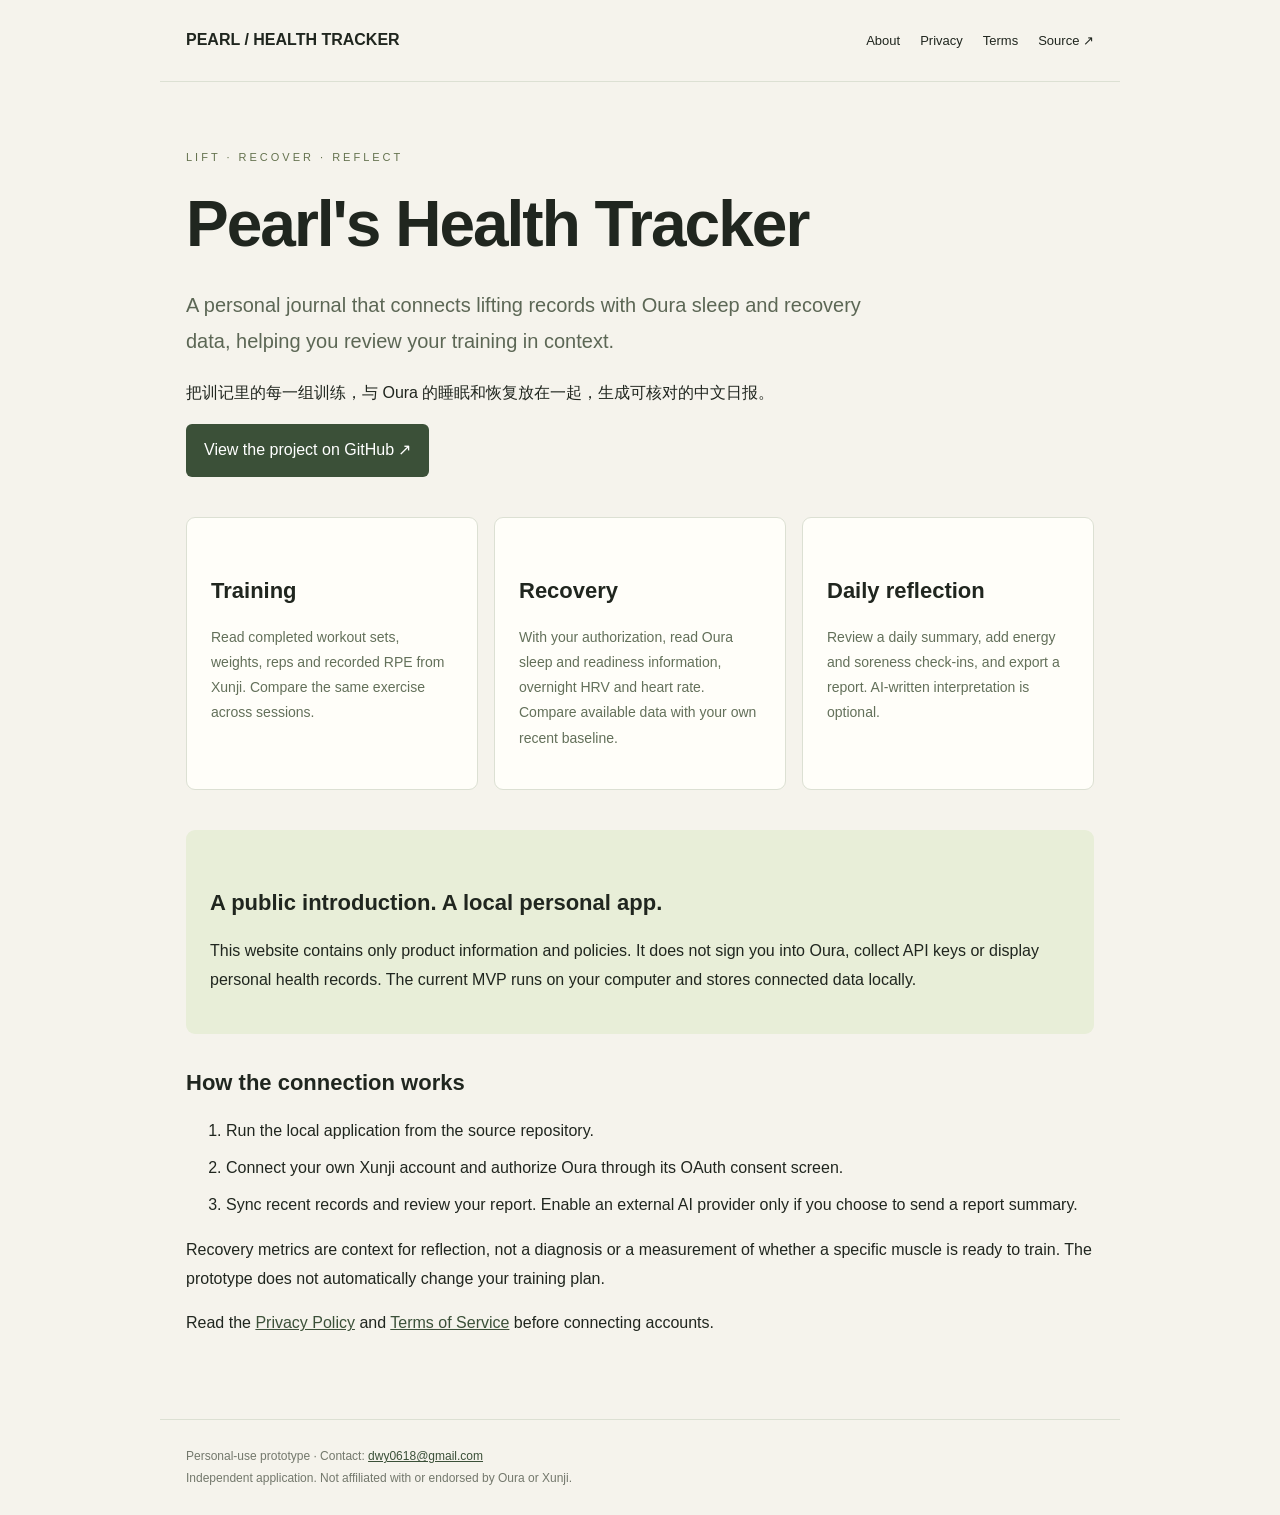
==== docs/index.html @ f4472885 "Add local recovery MVP and public application policy pages" ====
<!doctype html><html lang="en"><head><meta charset="utf-8"><meta name="viewport" content="width=device-width,initial-scale=1"><meta name="description" content="Personal lifting and recovery journal combining Oura sleep and recovery with Xunji workout records."><title>About · Pearl's Health Tracker</title><link rel="stylesheet" href="style.css"></head><body><header><a href="./">PEARL / HEALTH TRACKER</a><nav aria-label="Main navigation"><a href="./">About</a><a href="privacy.html">Privacy</a><a href="terms.html">Terms</a><a href="https://github.com/PearlDD/Oura-agent">Source ↗</a></nav></header><main ><p class="eyebrow">LIFT · RECOVER · REFLECT</p><h1>Pearl's Health Tracker</h1><p class="lead">A personal journal that connects lifting records with Oura sleep and recovery data, helping you review your training in context.</p><p lang="zh-CN">把训记里的每一组训练，与 Oura 的睡眠和恢复放在一起，生成可核对的中文日报。</p><a class="button" href="https://github.com/PearlDD/Oura-agent">View the project on GitHub ↗</a><section class="cards" aria-label="Features"><article class="card"><h2>Training</h2><p>Read completed workout sets, weights, reps and recorded RPE from Xunji. Compare the same exercise across sessions.</p></article><article class="card"><h2>Recovery</h2><p>With your authorization, read Oura sleep and readiness information, overnight HRV and heart rate. Compare available data with your own recent baseline.</p></article><article class="card"><h2>Daily reflection</h2><p>Review a daily summary, add energy and soreness check-ins, and export a report. AI-written interpretation is optional.</p></article></section><div class="callout"><h2>A public introduction. A local personal app.</h2><p>This website contains only product information and policies. It does not sign you into Oura, collect API keys or display personal health records. The current MVP runs on your computer and stores connected data locally.</p></div><h2>How the connection works</h2><ol><li>Run the local application from the source repository.</li><li>Connect your own Xunji account and authorize Oura through its OAuth consent screen.</li><li>Sync recent records and review your report. Enable an external AI provider only if you choose to send a report summary.</li></ol><p>Recovery metrics are context for reflection, not a diagnosis or a measurement of whether a specific muscle is ready to train. The prototype does not automatically change your training plan.</p><p>Read the <a href="privacy.html">Privacy Policy</a> and <a href="terms.html">Terms of Service</a> before connecting accounts.</p></main><footer>Personal-use prototype · Contact: <a href="mailto:dwy0618@gmail.com">dwy0618@gmail.com</a><br>Independent application. Not affiliated with or endorsed by Oura or Xunji.</footer></body></html>
---- docs/style.css ----
*{box-sizing:border-box}body{margin:0;background:#f5f3ec;color:#20261f;font:16px/1.8 -apple-system,BlinkMacSystemFont,"Segoe UI",sans-serif}header,main,footer{max-width:960px;margin:auto;padding:26px}header{display:flex;justify-content:space-between;gap:24px;align-items:center;border-bottom:1px solid #dce0d3}header a{color:#20261f;text-decoration:none;font-weight:700}nav{display:flex;flex-wrap:wrap;gap:20px;font-size:13px}nav a{font-weight:400}main{padding-top:55px;padding-bottom:65px}h1{font-size:clamp(34px,6vw,64px);line-height:1.15;letter-spacing:-2px;margin:20px 0 26px}h2{font-size:22px;line-height:1.4;margin-top:34px}h3{font-size:17px}.eyebrow{color:#64724e;font-size:11px;letter-spacing:3px}.lead{font-size:20px;max-width:700px;color:#5c6755}.cards{display:grid;grid-template-columns:repeat(3,1fr);gap:16px;margin:40px 0}.card{padding:24px;background:#fffef9;border:1px solid #dce0d3;border-radius:9px}.card p{font-size:14px;color:#63705a}.callout{background:#e8eed8;padding:24px;border-radius:9px;margin:32px 0}.button{display:inline-block;padding:12px 18px;border-radius:6px;background:#3b5038;color:white;text-decoration:none}.legal{max-width:800px}.legal h1{font-size:44px}.date{font-size:13px;color:#73786c}a{color:#3b5038;overflow-wrap:anywhere}code{background:#e8eadf;padding:3px 6px;font-size:13px;overflow-wrap:anywhere}footer{border-top:1px solid #dce0d3;color:#73786c;font-size:12px}li{margin:8px 0}@media(max-width:650px){header{align-items:flex-start;flex-direction:column;gap:12px}.cards{grid-template-columns:1fr}main{padding-top:30px}.legal h1{font-size:36px}nav{gap:14px}}
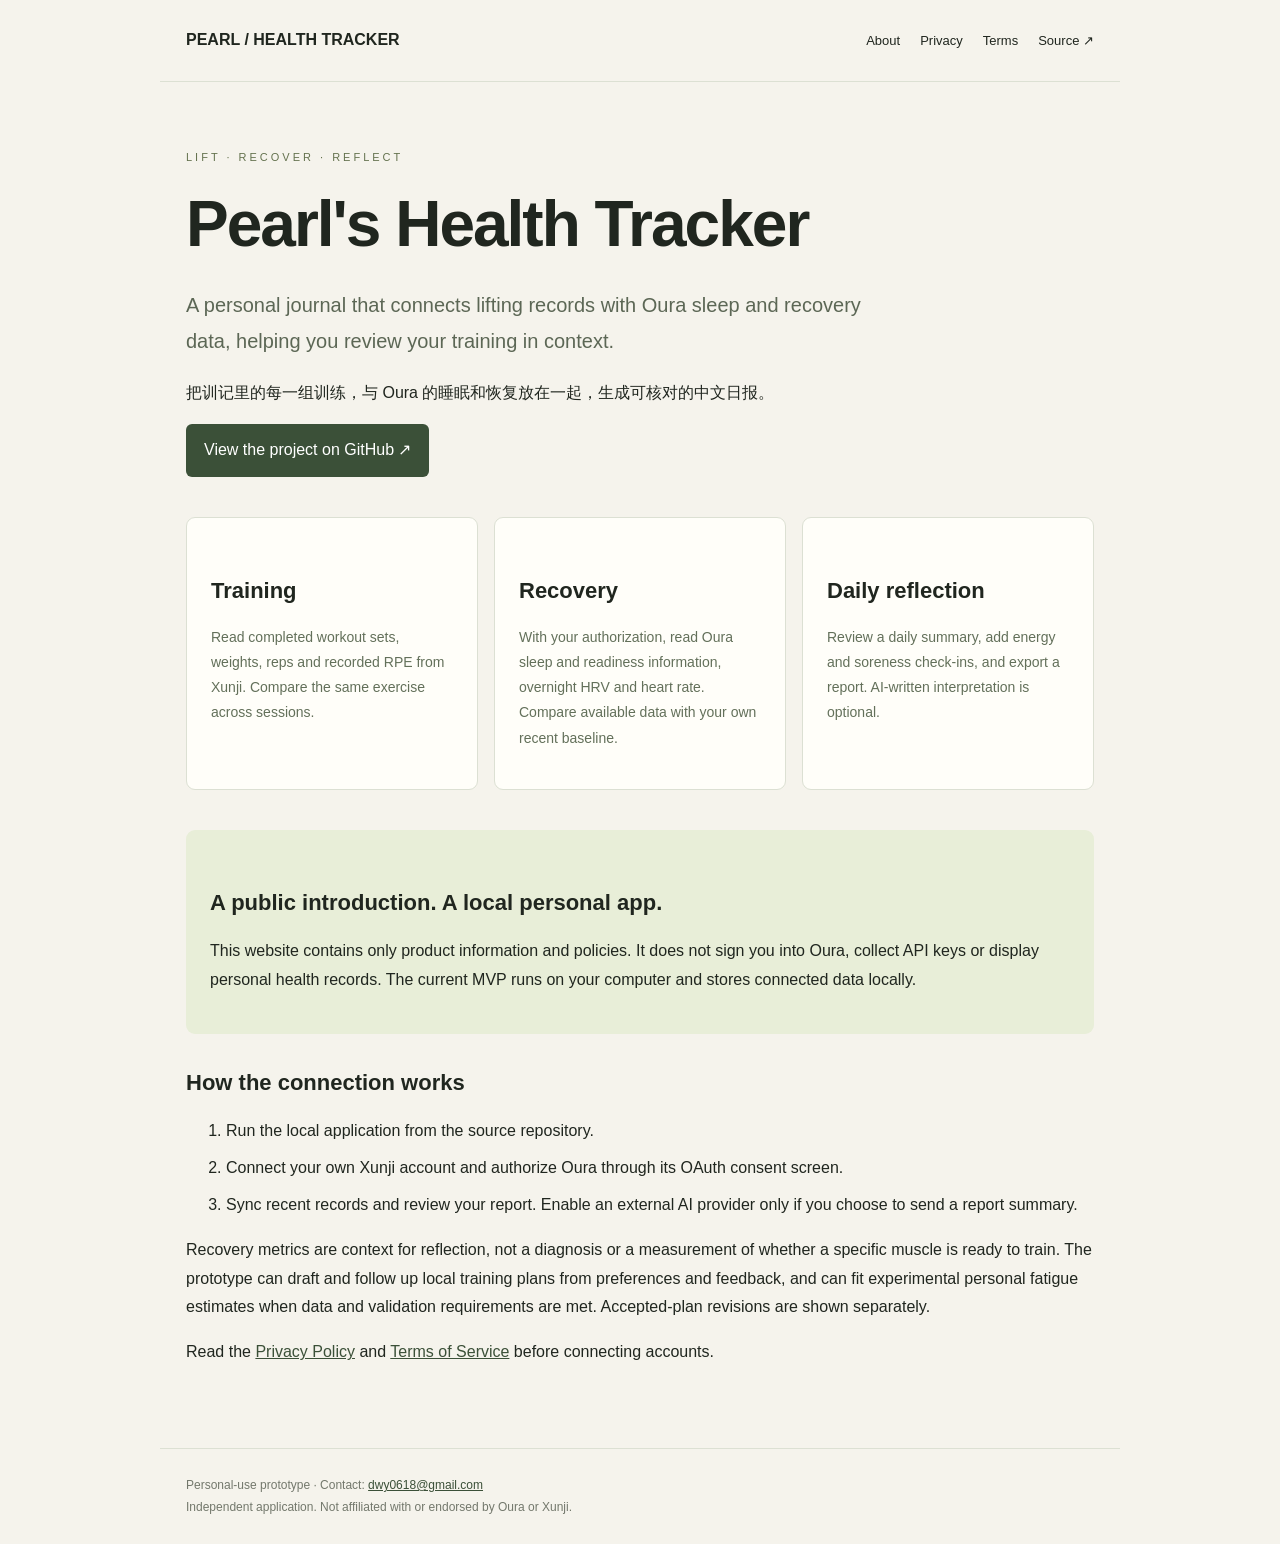
==== commit 6d3fe972: "Add feedback-trained coaching loop with adaptive plans and follow-up" ====
--- a/docs/index.html
+++ b/docs/index.html
@@ -1 +1 @@
-<!doctype html><html lang="en"><head><meta charset="utf-8"><meta name="viewport" content="width=device-width,initial-scale=1"><meta name="description" content="Personal lifting and recovery journal combining Oura sleep and recovery with Xunji workout records."><title>About · Pearl's Health Tracker</title><link rel="stylesheet" href="style.css"></head><body><header><a href="./">PEARL / HEALTH TRACKER</a><nav aria-label="Main navigation"><a href="./">About</a><a href="privacy.html">Privacy</a><a href="terms.html">Terms</a><a href="https://github.com/PearlDD/Oura-agent">Source ↗</a></nav></header><main ><p class="eyebrow">LIFT · RECOVER · REFLECT</p><h1>Pearl's Health Tracker</h1><p class="lead">A personal journal that connects lifting records with Oura sleep and recovery data, helping you review your training in context.</p><p lang="zh-CN">把训记里的每一组训练，与 Oura 的睡眠和恢复放在一起，生成可核对的中文日报。</p><a class="button" href="https://github.com/PearlDD/Oura-agent">View the project on GitHub ↗</a><section class="cards" aria-label="Features"><article class="card"><h2>Training</h2><p>Read completed workout sets, weights, reps and recorded RPE from Xunji. Compare the same exercise across sessions.</p></article><article class="card"><h2>Recovery</h2><p>With your authorization, read Oura sleep and readiness information, overnight HRV and heart rate. Compare available data with your own recent baseline.</p></article><article class="card"><h2>Daily reflection</h2><p>Review a daily summary, add energy and soreness check-ins, and export a report. AI-written interpretation is optional.</p></article></section><div class="callout"><h2>A public introduction. A local personal app.</h2><p>This website contains only product information and policies. It does not sign you into Oura, collect API keys or display personal health records. The current MVP runs on your computer and stores connected data locally.</p></div><h2>How the connection works</h2><ol><li>Run the local application from the source repository.</li><li>Connect your own Xunji account and authorize Oura through its OAuth consent screen.</li><li>Sync recent records and review your report. Enable an external AI provider only if you choose to send a report summary.</li></ol><p>Recovery metrics are context for reflection, not a diagnosis or a measurement of whether a specific muscle is ready to train. The prototype does not automatically change your training plan.</p><p>Read the <a href="privacy.html">Privacy Policy</a> and <a href="terms.html">Terms of Service</a> before connecting accounts.</p></main><footer>Personal-use prototype · Contact: <a href="mailto:dwy0618@gmail.com">dwy0618@gmail.com</a><br>Independent application. Not affiliated with or endorsed by Oura or Xunji.</footer></body></html>+<!doctype html><html lang="en"><head><meta charset="utf-8"><meta name="viewport" content="width=device-width,initial-scale=1"><meta name="description" content="Personal lifting and recovery journal combining Oura sleep and recovery with Xunji workout records."><title>About · Pearl's Health Tracker</title><link rel="stylesheet" href="style.css"></head><body><header><a href="./">PEARL / HEALTH TRACKER</a><nav aria-label="Main navigation"><a href="./">About</a><a href="privacy.html">Privacy</a><a href="terms.html">Terms</a><a href="https://github.com/PearlDD/Oura-agent">Source ↗</a></nav></header><main ><p class="eyebrow">LIFT · RECOVER · REFLECT</p><h1>Pearl's Health Tracker</h1><p class="lead">A personal journal that connects lifting records with Oura sleep and recovery data, helping you review your training in context.</p><p lang="zh-CN">把训记里的每一组训练，与 Oura 的睡眠和恢复放在一起，生成可核对的中文日报。</p><a class="button" href="https://github.com/PearlDD/Oura-agent">View the project on GitHub ↗</a><section class="cards" aria-label="Features"><article class="card"><h2>Training</h2><p>Read completed workout sets, weights, reps and recorded RPE from Xunji. Compare the same exercise across sessions.</p></article><article class="card"><h2>Recovery</h2><p>With your authorization, read Oura sleep and readiness information, overnight HRV and heart rate. Compare available data with your own recent baseline.</p></article><article class="card"><h2>Daily reflection</h2><p>Review a daily summary, add energy and soreness check-ins, and export a report. AI-written interpretation is optional.</p></article></section><div class="callout"><h2>A public introduction. A local personal app.</h2><p>This website contains only product information and policies. It does not sign you into Oura, collect API keys or display personal health records. The current MVP runs on your computer and stores connected data locally.</p></div><h2>How the connection works</h2><ol><li>Run the local application from the source repository.</li><li>Connect your own Xunji account and authorize Oura through its OAuth consent screen.</li><li>Sync recent records and review your report. Enable an external AI provider only if you choose to send a report summary.</li></ol><p>Recovery metrics are context for reflection, not a diagnosis or a measurement of whether a specific muscle is ready to train. The prototype can draft and follow up local training plans from preferences and feedback, and can fit experimental personal fatigue estimates when data and validation requirements are met. Accepted-plan revisions are shown separately.</p><p>Read the <a href="privacy.html">Privacy Policy</a> and <a href="terms.html">Terms of Service</a> before connecting accounts.</p></main><footer>Personal-use prototype · Contact: <a href="mailto:dwy0618@gmail.com">dwy0618@gmail.com</a><br>Independent application. Not affiliated with or endorsed by Oura or Xunji.</footer></body></html>
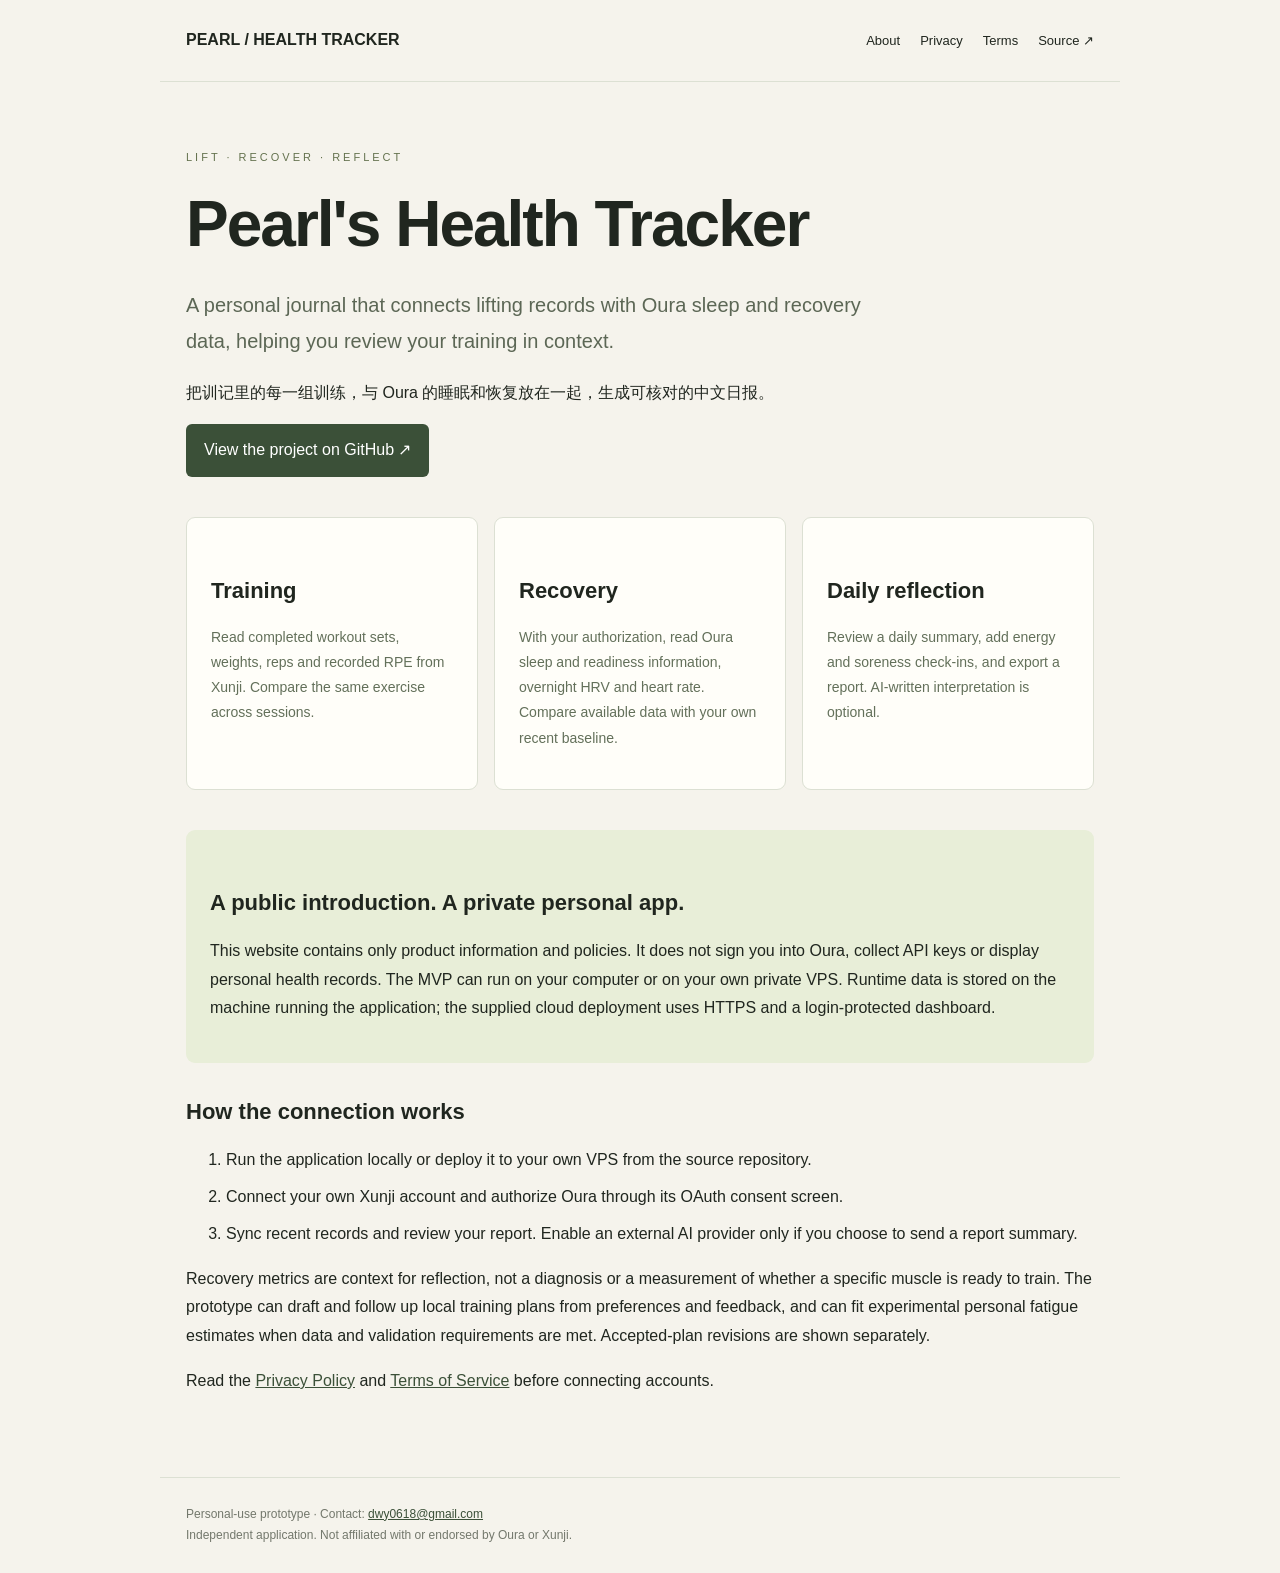
==== commit e5709f3f: "Clarify cloud storage and credential-free migration handoff" ====
--- a/docs/index.html
+++ b/docs/index.html
@@ -1 +1 @@
-<!doctype html><html lang="en"><head><meta charset="utf-8"><meta name="viewport" content="width=device-width,initial-scale=1"><meta name="description" content="Personal lifting and recovery journal combining Oura sleep and recovery with Xunji workout records."><title>About · Pearl's Health Tracker</title><link rel="stylesheet" href="style.css"></head><body><header><a href="./">PEARL / HEALTH TRACKER</a><nav aria-label="Main navigation"><a href="./">About</a><a href="privacy.html">Privacy</a><a href="terms.html">Terms</a><a href="https://github.com/PearlDD/Oura-agent">Source ↗</a></nav></header><main ><p class="eyebrow">LIFT · RECOVER · REFLECT</p><h1>Pearl's Health Tracker</h1><p class="lead">A personal journal that connects lifting records with Oura sleep and recovery data, helping you review your training in context.</p><p lang="zh-CN">把训记里的每一组训练，与 Oura 的睡眠和恢复放在一起，生成可核对的中文日报。</p><a class="button" href="https://github.com/PearlDD/Oura-agent">View the project on GitHub ↗</a><section class="cards" aria-label="Features"><article class="card"><h2>Training</h2><p>Read completed workout sets, weights, reps and recorded RPE from Xunji. Compare the same exercise across sessions.</p></article><article class="card"><h2>Recovery</h2><p>With your authorization, read Oura sleep and readiness information, overnight HRV and heart rate. Compare available data with your own recent baseline.</p></article><article class="card"><h2>Daily reflection</h2><p>Review a daily summary, add energy and soreness check-ins, and export a report. AI-written interpretation is optional.</p></article></section><div class="callout"><h2>A public introduction. A local personal app.</h2><p>This website contains only product information and policies. It does not sign you into Oura, collect API keys or display personal health records. The current MVP runs on your computer and stores connected data locally.</p></div><h2>How the connection works</h2><ol><li>Run the local application from the source repository.</li><li>Connect your own Xunji account and authorize Oura through its OAuth consent screen.</li><li>Sync recent records and review your report. Enable an external AI provider only if you choose to send a report summary.</li></ol><p>Recovery metrics are context for reflection, not a diagnosis or a measurement of whether a specific muscle is ready to train. The prototype can draft and follow up local training plans from preferences and feedback, and can fit experimental personal fatigue estimates when data and validation requirements are met. Accepted-plan revisions are shown separately.</p><p>Read the <a href="privacy.html">Privacy Policy</a> and <a href="terms.html">Terms of Service</a> before connecting accounts.</p></main><footer>Personal-use prototype · Contact: <a href="mailto:dwy0618@gmail.com">dwy0618@gmail.com</a><br>Independent application. Not affiliated with or endorsed by Oura or Xunji.</footer></body></html>+<!doctype html><html lang="en"><head><meta charset="utf-8"><meta name="viewport" content="width=device-width,initial-scale=1"><meta name="description" content="Personal lifting and recovery journal combining Oura sleep and recovery with Xunji workout records."><title>About · Pearl's Health Tracker</title><link rel="stylesheet" href="style.css"></head><body><header><a href="./">PEARL / HEALTH TRACKER</a><nav aria-label="Main navigation"><a href="./">About</a><a href="privacy.html">Privacy</a><a href="terms.html">Terms</a><a href="https://github.com/PearlDD/Oura-agent">Source ↗</a></nav></header><main ><p class="eyebrow">LIFT · RECOVER · REFLECT</p><h1>Pearl's Health Tracker</h1><p class="lead">A personal journal that connects lifting records with Oura sleep and recovery data, helping you review your training in context.</p><p lang="zh-CN">把训记里的每一组训练，与 Oura 的睡眠和恢复放在一起，生成可核对的中文日报。</p><a class="button" href="https://github.com/PearlDD/Oura-agent">View the project on GitHub ↗</a><section class="cards" aria-label="Features"><article class="card"><h2>Training</h2><p>Read completed workout sets, weights, reps and recorded RPE from Xunji. Compare the same exercise across sessions.</p></article><article class="card"><h2>Recovery</h2><p>With your authorization, read Oura sleep and readiness information, overnight HRV and heart rate. Compare available data with your own recent baseline.</p></article><article class="card"><h2>Daily reflection</h2><p>Review a daily summary, add energy and soreness check-ins, and export a report. AI-written interpretation is optional.</p></article></section><div class="callout"><h2>A public introduction. A private personal app.</h2><p>This website contains only product information and policies. It does not sign you into Oura, collect API keys or display personal health records. The MVP can run on your computer or on your own private VPS. Runtime data is stored on the machine running the application; the supplied cloud deployment uses HTTPS and a login-protected dashboard.</p></div><h2>How the connection works</h2><ol><li>Run the application locally or deploy it to your own VPS from the source repository.</li><li>Connect your own Xunji account and authorize Oura through its OAuth consent screen.</li><li>Sync recent records and review your report. Enable an external AI provider only if you choose to send a report summary.</li></ol><p>Recovery metrics are context for reflection, not a diagnosis or a measurement of whether a specific muscle is ready to train. The prototype can draft and follow up local training plans from preferences and feedback, and can fit experimental personal fatigue estimates when data and validation requirements are met. Accepted-plan revisions are shown separately.</p><p>Read the <a href="privacy.html">Privacy Policy</a> and <a href="terms.html">Terms of Service</a> before connecting accounts.</p></main><footer>Personal-use prototype · Contact: <a href="mailto:dwy0618@gmail.com">dwy0618@gmail.com</a><br>Independent application. Not affiliated with or endorsed by Oura or Xunji.</footer></body></html>
